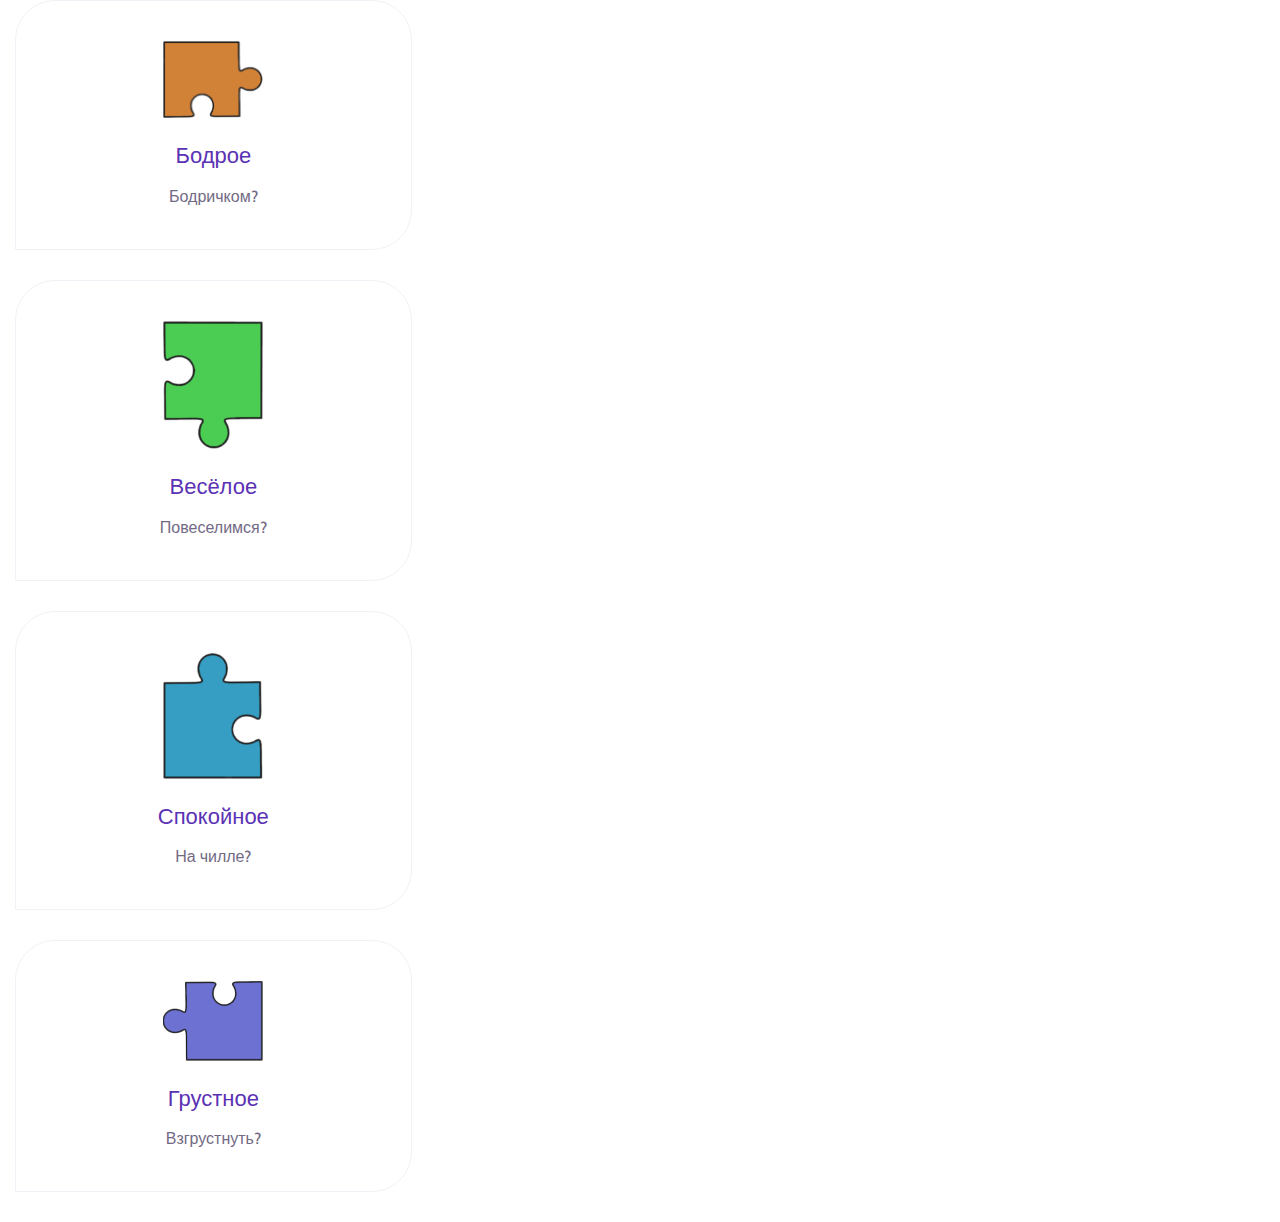
==== index.html @ 4e1be62f "Add files via upload" ====
<!DOCTYPE html>
<html lang="en">
<head>
    <meta charset="UTF-8">
    <title>Какое у тебя настроение?</title>
    <link href="style.css" rel="stylesheet">
    <link rel="icon" href="img/png/logo.png">
</head>
<body>
<div class="col-12 col-md-4">
    <a href="bodroe.html"><div class="single-special text-center wow fadeInUp" data-wow-delay="0.4s">
        <div class="single-icon">
            <img src="img/png/image_2023-03-26_10-39-43.png" width="100px">
        </div>
        <h4>Бодрое</h4>
        <p>Бодричком?</p>
    </div></a>
</div>
<div class="col-12 col-md-4">
    <a href="veseloe.html"><div class="single-special text-center wow fadeInUp" data-wow-delay="0.4s">
        <div class="single-icon">
            <img src="img/png/image_2023-03-26_10-39-43%20(1).png" width="100px">
        </div>
        <h4>Весёлое</h4>
        <p>Повеселимся?</p>
    </div></a>
</div>
<div class="col-12 col-md-4">
    <a href="spokoynoe.html"><div class="single-special text-center wow fadeInUp" data-wow-delay="0.4s">
        <div class="single-icon">
            <img src="img/png/image_2023-03-26_10-39-43%20(2).png" width="100px">
        </div>
        <h4>Спокойное</h4>
        <p>На чилле?</p>
    </div></a>
</div>
<div class="col-12 col-md-4">
    <a href="grust.html"><div class="single-special text-center wow fadeInUp" data-wow-delay="0.4s">
        <div class="single-icon">
            <img src="img/png/image_2023-03-26_10-39-43%20(3).png" width="100px">
        </div>
        <h4>Грустное</h4>
        <p>Взгрустнуть?</p>
    </div></a>
</div>
</body>
</html>
---- style.css ----
/* --------------------------
:: Template Name: Colorlib App - App Landing Page
:: Template Author: Colorlib
:: Template Author URI: https://colorlib.com/
:: Description: Colorlib is a One Page based App Landing Template. It's very clean, creative & beautiful. It's super     responsive & ultra light.
:: Tags: Colorlib, App Landing, Apps, Responsive App Landing, Bootstrap 4, Free Theme, Free HTML Template, HTML5 Template etc.
:: Version: v1.0
:: Created: 11/03/2017
-------------------------- */

/* --- [Master Stylesheet] ----
:: 1.0 Base CSS Start
:: 2.0 Header Area CSS
:: 3.0 Wellcome Area CSS
:: 4.0 Special Area CSS
:: 5.0 Features Area CSS
:: 6.0 Video Area CSS
:: 7.0 Cool Facts Area CSS
:: 8.0 Screenshots Area CSS
:: 9.0 Pricing Plan Area CSS
:: 10.0 Testimonials Area CSS
:: 11.0 CTA Area CSS Start
:: 12.0 Team Area CSS Start
:: 13.0 Contact Area CSS Start
:: 14.0 Footer Area CSS Start
-------------------------- */

@import url('https://fonts.googleapis.com/css?family=Cabin:400,500,700|Montserrat:400,500,700');
@import 'css/bootstrap.min.css';
@import 'css/animate.css';
@import 'css/magnific-popup.css';
@import 'css/owl.carousel.min.css';
@import 'css/slick.css';
@import 'css/font-awesome.min.css';
@import 'css/themify-icons.css';
@import 'css/ionicons.min.css';

/* --------------------------
:: 1.0 Base CSS Start
-------------------------- */

* {
    margin: 0;
    padding: 0;
}

body {
    font-family: 'Cabin', sans-serif;
    background-color: #fff;
}

h1,
h2,
h3,
h4,
h5,
h6 {
    font-family: 'Cabin', sans-serif;
    font-weight: 400;
    color: #000;
    line-height: 1.2;
}

.section_padding_100 {
    padding-top: 100px;
    padding-bottom: 100px;
}

.section_padding_100_50 {
    padding-top: 100px;
    padding-bottom: 50px;
}

.section_padding_100_70 {
    padding-top: 100px;
    padding-bottom: 70px;
}

.section_padding_50 {
    padding-top: 50px;
    padding-bottom: 50px;
}

.section_padding_50_20 {
    padding-top: 50px;
    padding-bottom: 20px;
}

.section_padding_150 {
    padding-top: 150px;
    padding-bottom: 150px;
}

.section_padding_200 {
    padding-top: 200px;
    padding-bottom: 200px;
}

.section_padding_0_100 {
    padding-top: 0;
    padding-bottom: 100px;
}

.section_padding_70 {
    padding-top: 70px;
    padding-bottom: 70px;
}

.section_padding_0_50 {
    padding-top: 0;
    padding-bottom: 50px;
    margin-left: 100px;
}

img {
    max-width: 100%;
    max-height: 100%;
}

.mt-15 {
    margin-top: 15px;
}

.mt-30 {
    margin-top: 30px;
}

.mt-40 {
    margin-top: 40px;
}

.mt-50 {
    margin-top: 50px;
}

.mt-100 {
    margin-top: 100px;
}

.mt-150 {
    margin-top: 150px;
}

.mr-15 {
    margin-right: 15px;
}

.mr-30 {
    margin-right: 30px;
}

.mr-50 {
    margin-right: 50px;
}

.mr-100 {
    margin-right: 100px;
}

.mb-15 {
    margin-bottom: 15px;
}

.mb-30 {
    margin-bottom: 30px;
}

.mb-50 {
    margin-bottom: 50px;
}

.mb-100 {
    margin-bottom: 100px;
}

.ml-15 {
    margin-left: 15px;
}

.ml-30 {
    margin-left: 30px;
}

.ml-50 {
    margin-left: 50px;
}

.ml-100 {
    margin-left: 100px;
}

ul,
ol {
    margin: 0;
    padding: 0;
}

#scrollUp {
    bottom: 0;
    font-size: 24px;
    right: 30px;
    width: 50px;
    background-color: #fb397d;
    color: #fff;
    text-align: center;
    height: 50px;
    line-height: 50px;
}

a,
a:hover,
a:focus,
a:active {
    text-decoration: none;
    -webkit-transition-duration: 500ms;
    -o-transition-duration: 500ms;
    transition-duration: 500ms;
}

li {
    list-style: none;
}

p {
    color: #726a84;
    font-size: 16px;
    font-weight: 300;
    margin-top: 0;
}

.heading-text > p {
    font-size: 16px;
}

.section-heading > h2 {
    font-weight: 300;
    color: #5b32b4;
    font-size: 48px;
    margin: 0;
}


.section-heading {
    margin-bottom: 60px;
}

.line-shape-white,
.line-shape {
    width: 80px;
    height: 2px;
    background-color: #fb397d;
    margin-top: 15px;
}

.line-shape {
    margin-left: calc(50% - 40px);
}

.table {
    display: table;
    height: 100%;
    left: 0;
    position: relative;
    top: 0;
    width: 100%;
    z-index: 2;
}

.table-cell {
    display: table-cell;
    vertical-align: middle;
}

#preloader {
    overflow: hidden;
    background-color: #fff;
    height: 100%;
    left: 0;
    position: fixed;
    top: 0;
    width: 100%;
    z-index: 999999;
}

.colorlib-load {
    -webkit-animation: 2000ms linear 0s normal none infinite running colorlib-load;
    animation: 2000ms linear 0s normal none infinite running colorlib-load;
    background: transparent none repeat scroll 0 0;
    border-color: #dddddd #dddddd #fb397d;
    border-radius: 50%;
    border-style: solid;
    border-width: 2px;
    height: 40px;
    left: calc(50% - 20px);
    position: relative;
    top: calc(50% - 20px);
    width: 40px;
    z-index: 9;
}

@-webkit-keyframes colorlib-load {
    0% {
        -webkit-transform: rotate(0deg);
        transform: rotate(0deg);
    }
    100% {
        -webkit-transform: rotate(360deg);
        transform: rotate(360deg);
    }
}

@keyframes colorlib-load {
    0% {
        -webkit-transform: rotate(0deg);
        transform: rotate(0deg);
    }
    100% {
        -webkit-transform: rotate(360deg);
        transform: rotate(360deg);
    }
}

/* --------------------------
:: 2.0 Header Area CSS
-------------------------- */

.header_area {
    left: 0;
    position: absolute;
    width: 100%;
    z-index: 99;
    top: 0;
    padding: 0 4%;
}

.menu_area .navbar-brand {
    font-size: 72px;
    font-weight: 700;
    color: #fff;
    margin: 0;
    line-height: 1;
    padding: 0;
}


.menu_area .navbar-brand:hover,
.menu_area .navbar-brand:focus {
    color: #fff;
}


.menu_area {
    position: relative;
    z-index: 2;
}

.menu_area #nav .nav-link {
    color: #fff;
    display: block;
    font-size: 16px;
    font-weight: 500;
    border-radius: 30px;
    -webkit-transition-duration: 500ms;
    -o-transition-duration: 500ms;
    transition-duration: 500ms;
    padding: 35px 15px;
}


.menu_area nav ul li > a:hover {
    color: #fb397d;
}

.sing-up-button {
    text-align: right;
}

.sing-up-button > a {
    color: #fff;
    font-weight: 500;
    display: inline-block;
    border: 2px solid white;
    height: 50px;
    min-width: 178px;
    line-height: 46px;
    text-align: center;
    border-radius: 24px 24px 24px 0px;
}

.sing-up-button > a:hover {
    background: #fb397d;
    color: #fff;
    border-color: transparent;
    -webkit-transition-duration: 500ms;
    -o-transition-duration: 500ms;
    transition-duration: 500ms;
}

/* stcicky css */

.header_area.sticky {
    background-color: #884bdf;
    -webkit-box-shadow: 0 4px 20px rgba(0, 0, 0, 0.1);
    box-shadow: 0 4px 20px rgba(0, 0, 0, 0.1);
    height: 70px;
    position: fixed;
    top: 0;
    z-index: 99;
}

.header_area.sticky .menu_area .navbar-brand {
    font-size: 50px;
}

.header_area.sticky .menu_area #nav .nav-link {
    padding: 23px 15px;
}
.header_area.sticky .navbar {
    padding: 0;
}


/* --------------------------
:: 3.0 Wellcome Area CSS
-------------------------- */

.wellcome_area {
    height: 900px;
    position: relative;
    z-index: 1;
    background-position: bottom center;
    background-size: cover;
}

.wellcome_area:after {
    position: absolute;
    width: 100%;
    left: 0;
    height: 2px;
    background-color: #fff;
    content: '';
    bottom: 0;
    z-index: 2;
}

.welcome-thumb {
    width: 45%;
    position: absolute;
    bottom: -130px;
    right: 85px;
    z-index: 9;
}

.welcome-thumb img {
    height: auto;
    width: 100%;
}

.wellcome-heading > h2 {
    font-size: 100px;
    color: #ffffff;
    font-weight: 700;
    position: relative;
    z-index: 3;
}

.get-start-area .email {
    background: #9572e8;
    height: 50px;
    max-width: 260px;
    border: none;
    border-radius: 24px;
    padding: 0px 15px;
}

.form-control::-webkit-input-placeholder {
    color: #cec1f4;
    opacity: 1;
}

.form-control:-ms-input-placeholder {
    color: #cec1f4;
    opacity: 1;
}

.form-control::-ms-input-placeholder {
    color: #cec1f4;
    opacity: 1;
}

.form-control::placeholder {
    color: #cec1f4;
    opacity: 1;
}

.get-start-area .email:focus {
    border: none;
    outline-offset: transparent !important;
    border-radius: 30px;
}

.get-start-area .submit {
    background-color: #fb397d;
    color: #fff;
    font-weight: 500;
    display: inline-block;
    border: none;
    height: 50px;
    min-width: 167px;
    line-height: 46px;
    text-align: center;
    border-radius: 24px 24px 24px 0px;
    margin-left: 10px;
}

.get-start-area .submit:hover {
    background: #6f52e5;
    color: #fff;
    -webkit-transition-duration: 500ms;
    -o-transition-duration: 500ms;
    transition-duration: 500ms;
}

.wellcome-heading > p {
    color: #fff;
}

.wellcome-heading > h3 {
    font-size: 332px;
    position: absolute;
    top: -134px;
    font-weight: 900;
    left: -12px;
    z-index: -1;
    color: #fff;
    opacity: .1;
    -ms-filter: "progid:DXImageTransform.Microsoft.Alpha(Opacity=10)";
}

.wellcome-heading {
    margin-bottom: 100px;
}

/* --------------------------
:: 4.0 Special Area CSS
-------------------------- */

.single-icon > i {
    font-size: 36px;
    color: #fb397d;
}

.single-special > h4 {
    font-size: 22px;
    color: #5b32b4;
}

.single-icon {
    margin-bottom: 25px;
}

.single-special > h4 {
    font-size: 22px;
    color: #5b32b4;
    margin-bottom: 15px;
}

.single-special {
    border: 1px solid #eff2f6;
    padding: 40px;
    border-radius: 40px 40px 40px 0px;
    -webkit-transition-duration: 800ms;
    -o-transition-duration: 800ms;
    transition-duration: 800ms;
    margin-bottom: 30px;
}

.special_description_content > h2 {
    color: #5b32b4;
    font-size: 48px;
    margin-bottom: 30px;
}

.single-special:hover {
    -webkit-box-shadow: 0 10px 90px rgba(0, 0, 0, 0.08);
    box-shadow: 0 10px 90px rgba(0, 0, 0, 0.08);
}

.single-special p {
    margin-bottom: 0;
}

.app-download-area {
    display: -moz-flex;
    display: -ms-flex;
    display: -o-flex;
    display: -webkit-box;
    display: -ms-flexbox;
    display: flex;
    -ms-flex-preferred-size: 1;
    flex-basis: 1;
    margin-top: 50px;
}

.app-download-btn a {
    border: 1px solid #ddd;
    display: -webkit-box;
    display: -ms-flexbox;
    display: flex;
    -webkit-box-align: center;
    -ms-flex-align: center;
    align-items: center;
    padding: 15px 30px;
    border-radius: 30px 30px 30px 0;
    -webkit-box-shadow: 0 10px 30px rgba(0, 0, 0, 0.1);
    box-shadow: 0 10px 30px rgba(0, 0, 0, 0.1);
    -webkit-box-pack: center;
    -ms-flex-pack: center;
    justify-content: center;
}

.app-download-btn.active a,
.app-download-btn a:hover {
    border-color: transparent;
    background-color: #fb397d;
}

.app-download-btn a i {
    color: #47425d;
    font-size: 24px;
    margin-right: 15px;
    -webkit-transition-duration: 500ms;
    -o-transition-duration: 500ms;
    transition-duration: 500ms;
}

.app-download-btn a p {
    font-size: 16px;
    line-height: 1;
    -webkit-transition-duration: 500ms;
    -o-transition-duration: 500ms;
    transition-duration: 500ms;
}

.app-download-btn a p span {
    font-size: 12px;
    display: block;
}

.app-download-btn:first-child {
    margin-right: 20px;
}

.app-download-btn a:hover i,
.app-download-btn.active a i,
.app-download-btn.active a p,
.app-download-btn a:hover p {
    color: #fff;
}

/* --------------------------
:: 5.0 Features Area CSS
-------------------------- */

.single-feature {
    margin-bottom: 50px;
}

.single-feature > p {
    margin-bottom: 0;
}

.single-feature > i {
    color: #fb397d;
    font-size: 30px;
    display: inline-block;
    float: left;
    margin-right: 10px;
}

.single-feature > h5 {
    font-size: 22px;
    color: #5b32b4;
}

.single-feature > p {
    margin-top: 15px;
}

/* --------------------------
:: 6.0 Video Area CSS
-------------------------- */

.video-area {
    position: relative;
    z-index: 1;
    background-position: center center;
    background-size: cover;
    border: 20px solid #fff;
    border-radius: 20px;
    height: 650px;
    -webkit-box-shadow: 0 10px 50px rgba(0, 0, 0, 0.08);
    box-shadow: 0 10px 50px rgba(0, 0, 0, 0.08);
}

.video-area:after {
    position: absolute;
    content: "";
    top: -20px;
    left: -20px;
    width: calc(100% + 40px);
    height: calc(100% + 40px);
    border: 1px solid #f1f4f8;
    z-index: 2;
    border-radius: 20px;
}


.video-area .video-play-btn a {
    width: 80px;
    height: 80px;
    background-color: #fb397d;
    color: #fff;
    text-align: center;
    display: block;
    font-size: 36px;
    line-height: 80px;
    padding-left: 5px;
    border-radius: 50%;
    top: 50%;
    position: absolute;
    left: 50%;
    -webkit-transform: translate(-50%, -50%);
    -ms-transform: translate(-50%, -50%);
    transform: translate(-50%, -50%);
    z-index: 3;
}

.video-area .video-play-btn a:hover {
    background-color: #a865e1;
    color: #fff;
}

/* --------------------------
:: 7.0 Cool Facts Area CSS
-------------------------- */

.cool_facts_area {
    position: relative;
    z-index: auto;
    background: #a865e1;
    background: -webkit-linear-gradient(to left, #7873ed, #a865e1);
    background: -webkit-linear-gradient(right, #7873ed, #a865e1);
    background: -webkit-gradient(linear, right top, left top, from(#7873ed), to(#a865e1));
    background: -o-linear-gradient(right, #7873ed, #a865e1);
    background: linear-gradient(to left, #7873ed, #a865e1);
    padding: 180px 0 80px 0;
    top: -100px;
}


.cool_facts_area:after {
    position: absolute;
    bottom: -100px;
    left: 0;
    right: 0;
    width: 100%;
    height: 100px;
    background-color: #fff;
    content: ''
}

.cool-facts-content > i {
    color: #ffffff;
    font-size: 36px;
}

.counter-area {
    min-width: 100px;
    -ms-flex-item-align: end;
    align-self: flex-end;
}

.counter-area > h3 {
    color: #ffffff;
    font-size: 60px;
    margin-bottom: 0;
    line-height: 1;
}

.cool-facts-content > p {
    font-size: 18px;
    color: #ffffff;
    margin-bottom: 0;
}

/* --------------------------
:: 8.0 Screenshots Area CSS
-------------------------- */

.app_screenshots_slides {
    padding: 0 6%;
}

.app_screenshots_slides .single-shot {
    opacity: 0.7;
    -ms-filter: "progid:DXImageTransform.Microsoft.Alpha(Opacity=70)";
    -webkit-transform: scale(0.85);
    -ms-transform: scale(0.85);
    transform: scale(0.85)
}

.app_screenshots_slides .center .single-shot {
    opacity: 1;
    -ms-filter: "progid:DXImageTransform.Microsoft.Alpha(Opacity=100)";
    -webkit-transform: scale(1);
    -ms-transform: scale(1);
    transform: scale(1)
}

.app-screenshots-area .owl-dot {
    height: 11px;
    width: 11px;
    border: 2px solid #a49fba;
    border-radius: 50%;
    display: inline-block;
    margin: 0 6px;
    margin-top: 50px;
}

.app-screenshots-area .owl-dot.active {
    background-color: #fb397d;
    border: transparent;
}

.app-screenshots-area .owl-dots {
    height: 100%;
    width: 100%;
    text-align: center;
}

/* --------------------------
:: 14.0 Footer Area CSS Start
-------------------------- */

.footer-text > h2 {
    color: #5b32b4;
    font-size: 72px;
    font-weight: 700;
}

.footer-social-icon > a > i {
    background: #9b69e4;
    font-size: 14px;
    color: #ffffff;
    height: 40px;
    width: 40px;
    line-height: 40px;
    font-weight: 500;
    border-radius: 10px 10px 10px 0px;
    margin-right: 10px;
}

.footer-social-icon > a > i:hover {
    background: #fb397d;
    color: #fff;
    -webkit-transition-duration: 500ms;
    -o-transition-duration: 500ms;
    transition-duration: 500ms;
}

.social-icon {
    margin-bottom: 30px;
}

.footer-text {
    margin-bottom: 15px;
}

.footer-menu ul li {
    display: inline-block;
}

.footer-menu ul li a {
    border-right: 2px solid #726a84;
    display: block;
    padding: 0 7.5px;
    color: #726a84;
}

.footer-social-icon > a .active {
    background: #fb397d;
}

.footer-menu ul li:last-child a {
    border-right: 0 solid #ddd;
}

.footer-social-icon {
    margin-bottom: 30px;
}

.footer-menu {
    margin-bottom: 15px;
}

.copyright-text > p {
    margin-bottom: 0;
}
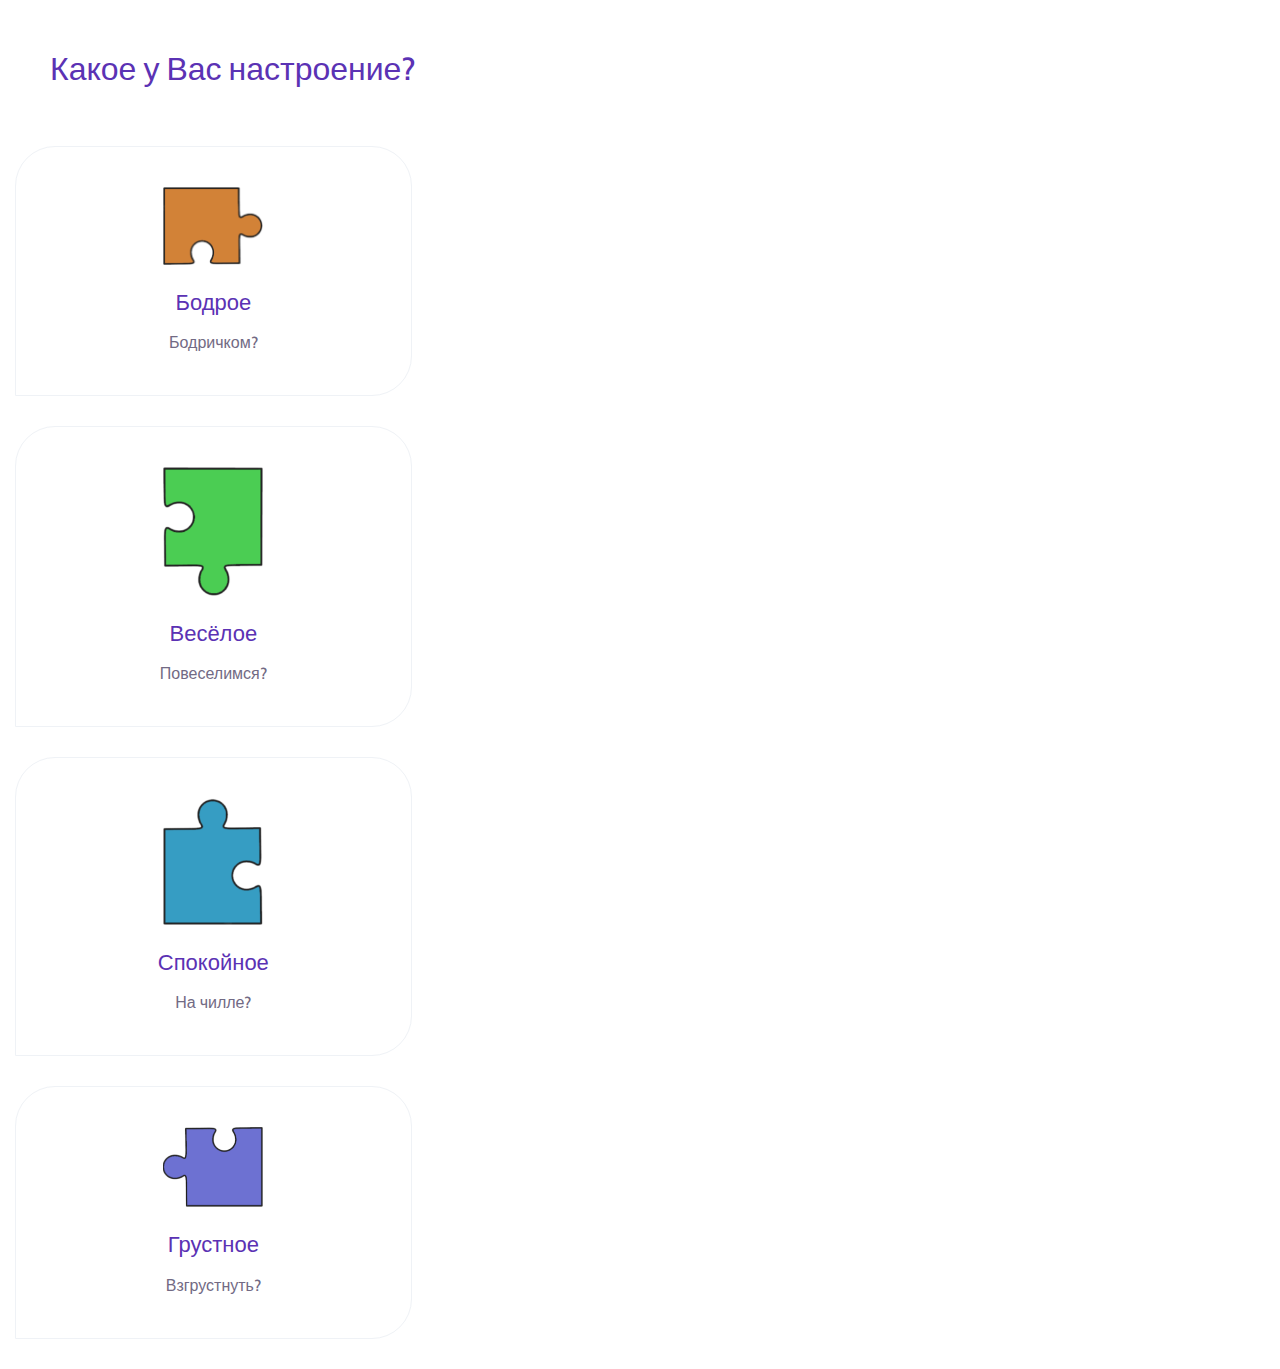
==== commit 1dff634b: "good commit bugs fixed" ====
--- a/index.html
+++ b/index.html
@@ -7,7 +7,8 @@
     <link rel="icon" href="img/png/logo.png">
 </head>
 <body>
-<div class="col-12 col-md-4">
+<h2 style="color: #5b32b4; padding: 50px ">Какое у Вас настроение?</h2>
+<div class="col-12 col-md-4" style="width: 100%">
     <a href="bodroe.html"><div class="single-special text-center wow fadeInUp" data-wow-delay="0.4s">
         <div class="single-icon">
             <img src="img/png/image_2023-03-26_10-39-43.png" width="100px">
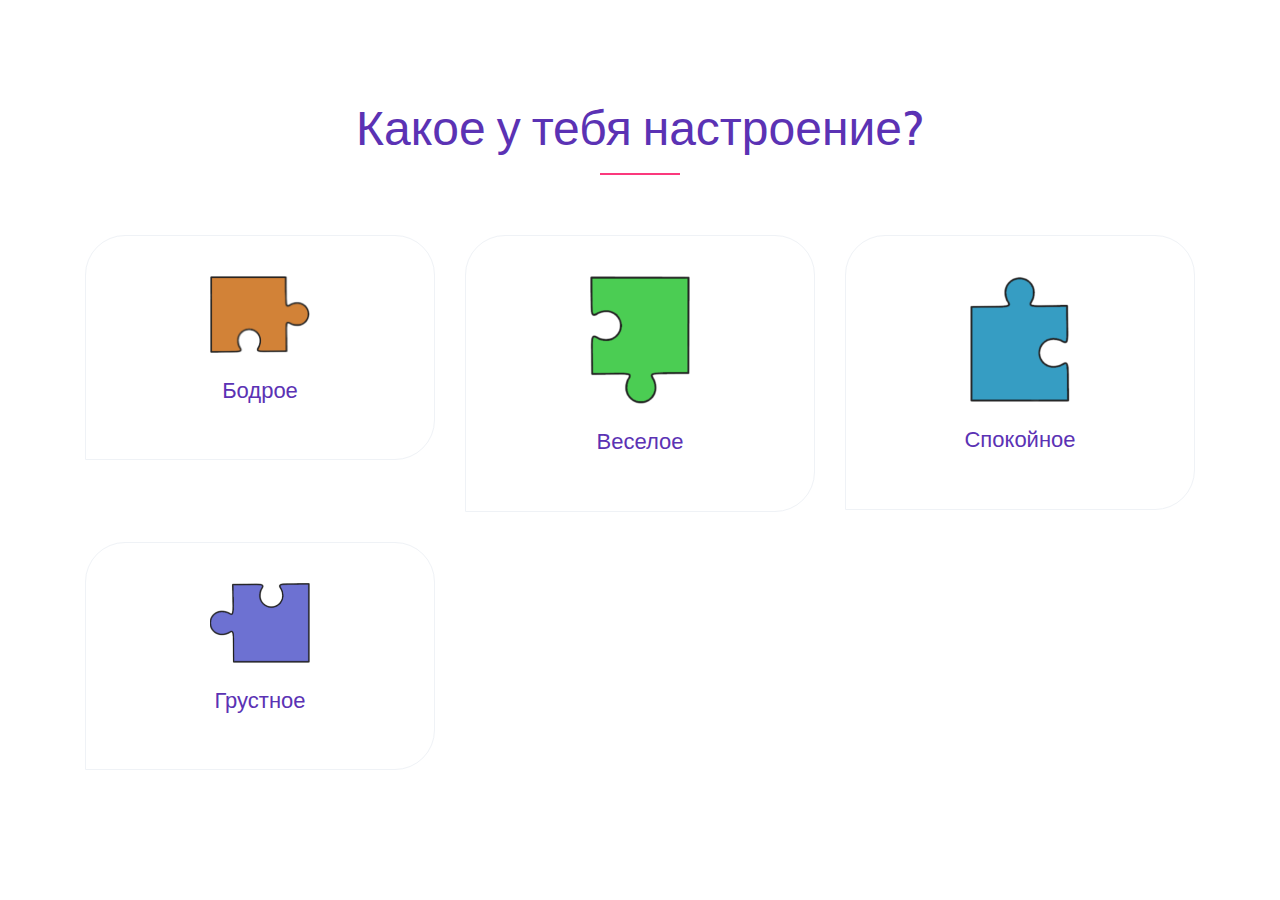
==== commit 6999797a: "good commit bugs fixed" ====
--- a/index.html
+++ b/index.html
@@ -7,42 +7,60 @@
     <link rel="icon" href="img/png/logo.png">
 </head>
 <body>
-<h2 style="color: #5b32b4; padding: 50px ">Какое у Вас настроение?</h2>
-<div class="col-12 col-md-4" style="width: 100%">
-    <a href="bodroe.html"><div class="single-special text-center wow fadeInUp" data-wow-delay="0.4s">
-        <div class="single-icon">
-            <img src="img/png/image_2023-03-26_10-39-43.png" width="100px">
+<section class="special-area bg-white section_padding_100" id="games">
+    <div class="container">
+        <div class="row">
+            <div class="col-12">
+                <!-- Section Heading Area -->
+                <div class="section-heading text-center">
+                    <h2>Какое у тебя настроение?</h2>
+                    <div class="line-shape"></div>
+                </div>
+            </div>
         </div>
-        <h4>Бодрое</h4>
-        <p>Бодричком?</p>
-    </div></a>
-</div>
-<div class="col-12 col-md-4">
-    <a href="veseloe.html"><div class="single-special text-center wow fadeInUp" data-wow-delay="0.4s">
-        <div class="single-icon">
-            <img src="img/png/image_2023-03-26_10-39-43%20(1).png" width="100px">
+
+        <div class="row">
+            <!-- Single Special Area -->
+            <div class="col-12 col-md-4" style="border-color: black">
+                <a href="bodroe.html"><div class="single-special text-center wow fadeInUp" data-wow-delay="0.4s">
+                    <div class="single-icon">
+                        <img src="img/png/image_2023-03-26_10-39-43.png" alt="" width="100px">
+                    </div>
+                    <h4>Бодрое</h4>
+                    <p></p>
+                </div></a>
+            </div>
+            <!-- Single Special Area -->
+            <div class="col-12 col-md-4" style="border-color: black">
+                <a href="veseloe.html"><div class="single-special text-center wow fadeInUp" data-wow-delay="0.4s">
+                    <div class="single-icon">
+                        <img src="img/png/image_2023-03-26_10-39-43%20(1).png" alt="" width="100px">
+                    </div>
+                    <h4>Веселое</h4>
+                    <p></p>
+                </div></a>
+            </div>
+            <!-- Single Special Area -->
+            <div class="col-12 col-md-4" style="border-color: black">
+                <a href="spokoynoe.html"><div class="single-special text-center wow fadeInUp" data-wow-delay="0.4s">
+                    <div class="single-icon">
+                        <img src="img/png/image_2023-03-26_10-39-43%20(2).png" alt="" width="100px">
+                    </div>
+                    <h4>Спокойное</h4>
+                    <p></p>
+                </div></a>
+            </div>
+            <div class="col-12 col-md-4" style="border-color: black">
+                <a href="grust.html"><div class="single-special text-center wow fadeInUp" data-wow-delay="0.4s">
+                    <div class="single-icon">
+                        <img src="img/png/image_2023-03-26_10-39-43%20(3).png" alt="" width="100px">
+                    </div>
+                    <h4>Грустное</h4>
+                    <p></p>
+                </div></a>
+            </div>
         </div>
-        <h4>Весёлое</h4>
-        <p>Повеселимся?</p>
-    </div></a>
-</div>
-<div class="col-12 col-md-4">
-    <a href="spokoynoe.html"><div class="single-special text-center wow fadeInUp" data-wow-delay="0.4s">
-        <div class="single-icon">
-            <img src="img/png/image_2023-03-26_10-39-43%20(2).png" width="100px">
-        </div>
-        <h4>Спокойное</h4>
-        <p>На чилле?</p>
-    </div></a>
-</div>
-<div class="col-12 col-md-4">
-    <a href="grust.html"><div class="single-special text-center wow fadeInUp" data-wow-delay="0.4s">
-        <div class="single-icon">
-            <img src="img/png/image_2023-03-26_10-39-43%20(3).png" width="100px">
-        </div>
-        <h4>Грустное</h4>
-        <p>Взгрустнуть?</p>
-    </div></a>
-</div>
+    </div>
+</section>
 </body>
 </html>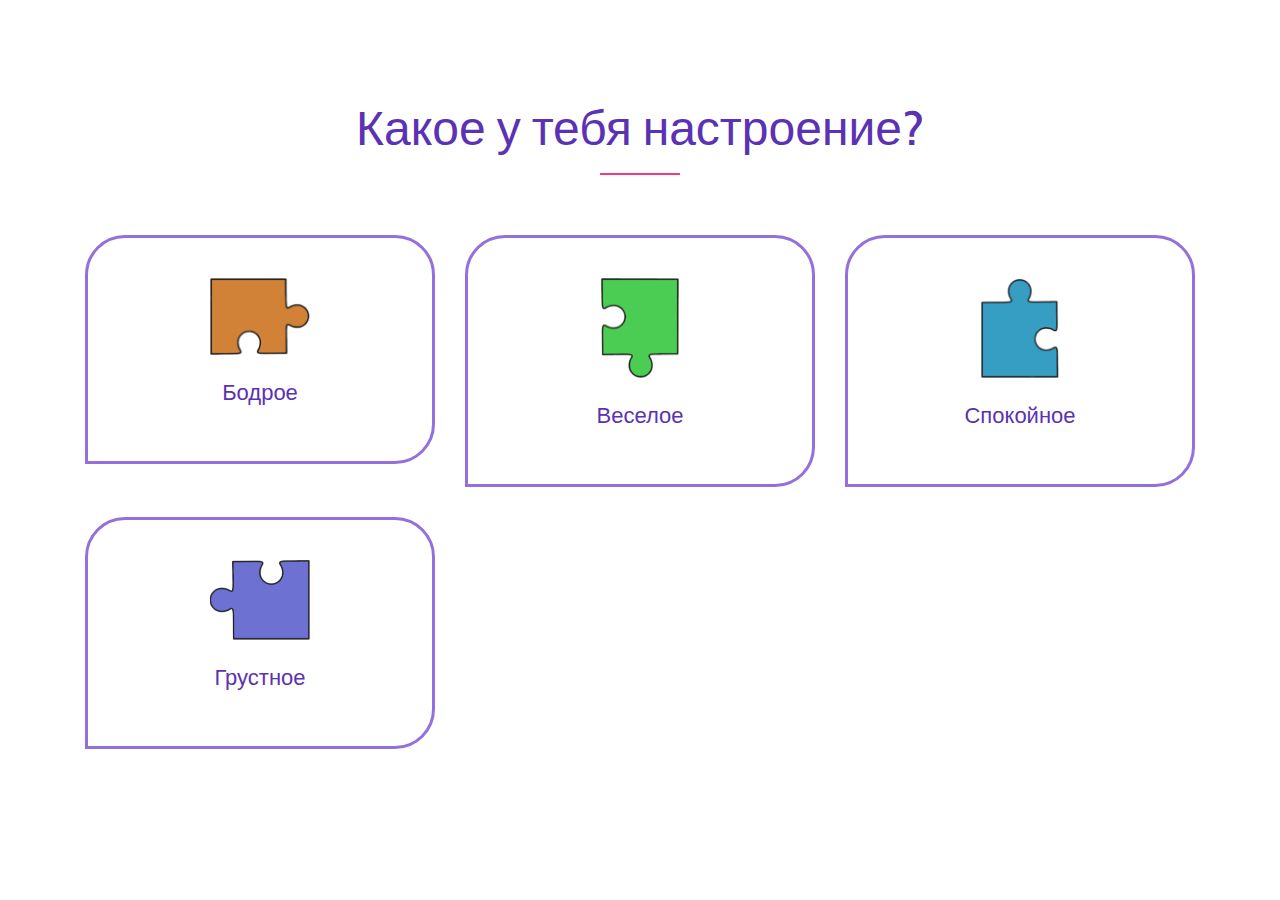
==== commit de33ff17: "good commit bugs fixed" ====
--- a/index.html
+++ b/index.html
@@ -21,8 +21,8 @@
 
         <div class="row">
             <!-- Single Special Area -->
-            <div class="col-12 col-md-4" style="border-color: black">
-                <a href="bodroe.html"><div class="single-special text-center wow fadeInUp" data-wow-delay="0.4s">
+            <div class="col-12 col-md-4">
+                <a href="bodroe.html"><div class="single-special text-center wow fadeInUp" data-wow-delay="0.4s" style="border: solid mediumpurple">
                     <div class="single-icon">
                         <img src="img/png/image_2023-03-26_10-39-43.png" alt="" width="100px">
                     </div>
@@ -32,9 +32,9 @@
             </div>
             <!-- Single Special Area -->
             <div class="col-12 col-md-4" style="border-color: black">
-                <a href="veseloe.html"><div class="single-special text-center wow fadeInUp" data-wow-delay="0.4s">
+                <a href="veseloe.html"><div class="single-special text-center wow fadeInUp" data-wow-delay="0.4s" style="border: solid mediumpurple">
                     <div class="single-icon">
-                        <img src="img/png/image_2023-03-26_10-39-43%20(1).png" alt="" width="100px">
+                        <img src="img/png/image_2023-03-26_10-39-43%20(1).png" alt="" height="100px">
                     </div>
                     <h4>Веселое</h4>
                     <p></p>
@@ -42,16 +42,16 @@
             </div>
             <!-- Single Special Area -->
             <div class="col-12 col-md-4" style="border-color: black">
-                <a href="spokoynoe.html"><div class="single-special text-center wow fadeInUp" data-wow-delay="0.4s">
+                <a href="spokoynoe.html"><div class="single-special text-center wow fadeInUp" data-wow-delay="0.4s" style="border: solid mediumpurple">
                     <div class="single-icon">
-                        <img src="img/png/image_2023-03-26_10-39-43%20(2).png" alt="" width="100px">
+                        <img src="img/png/image_2023-03-26_10-39-43%20(2).png" alt="" height="100px">
                     </div>
                     <h4>Спокойное</h4>
                     <p></p>
                 </div></a>
             </div>
             <div class="col-12 col-md-4" style="border-color: black">
-                <a href="grust.html"><div class="single-special text-center wow fadeInUp" data-wow-delay="0.4s">
+                <a href="grust.html"><div class="single-special text-center wow fadeInUp" data-wow-delay="0.4s" style="border: solid mediumpurple">
                     <div class="single-icon">
                         <img src="img/png/image_2023-03-26_10-39-43%20(3).png" alt="" width="100px">
                     </div>
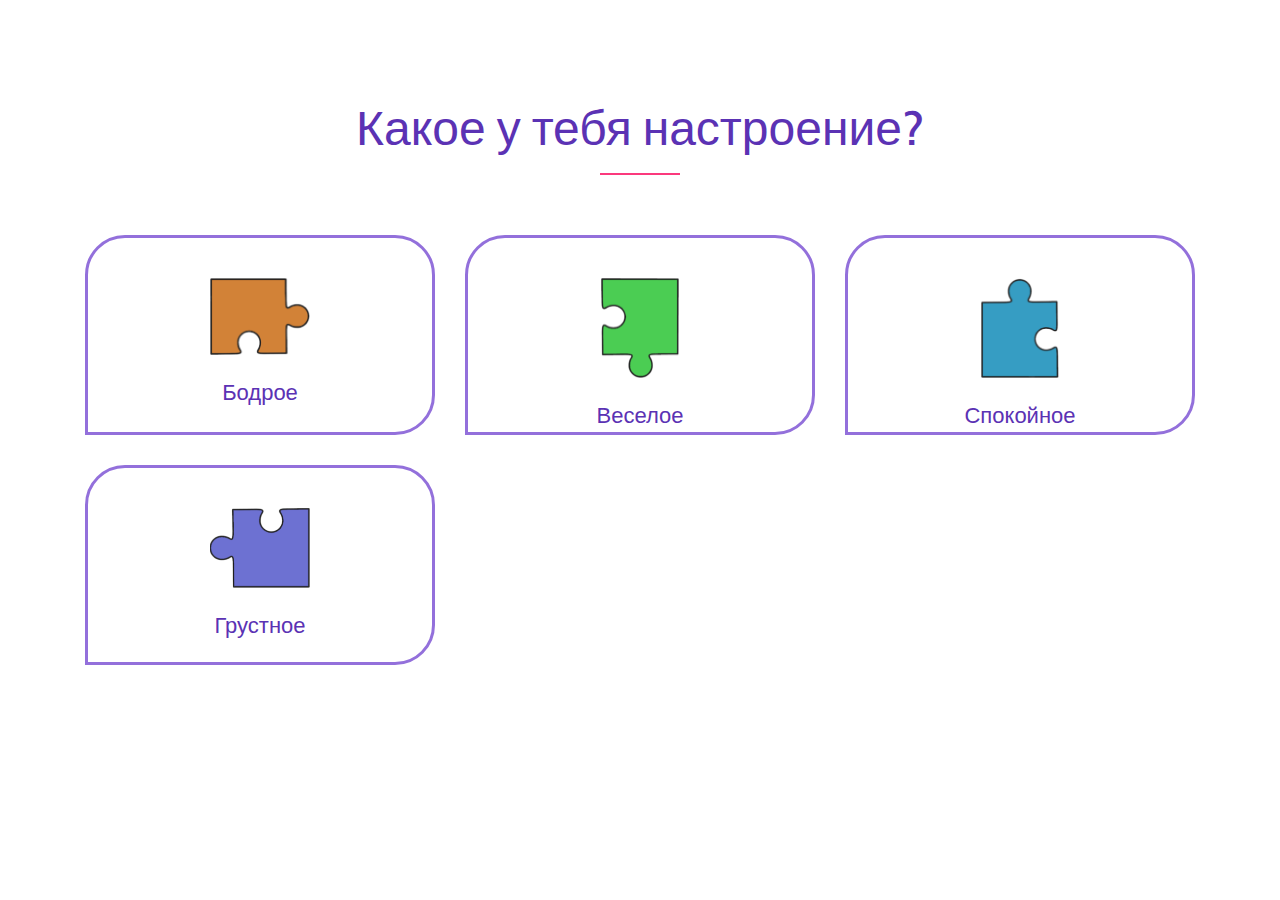
==== commit 999093ca: "index modified" ====
--- a/index.html
+++ b/index.html
@@ -22,7 +22,7 @@
         <div class="row">
             <!-- Single Special Area -->
             <div class="col-12 col-md-4">
-                <a href="bodroe.html"><div class="single-special text-center wow fadeInUp" data-wow-delay="0.4s" style="border: solid mediumpurple">
+                <a href="bodroe.html"><div class="single-special text-center wow fadeInUp" data-wow-delay="0.4s" style="border: solid mediumpurple; height: 200px">
                     <div class="single-icon">
                         <img src="img/png/image_2023-03-26_10-39-43.png" alt="" width="100px">
                     </div>
@@ -32,7 +32,7 @@
             </div>
             <!-- Single Special Area -->
             <div class="col-12 col-md-4" style="border-color: black">
-                <a href="veseloe.html"><div class="single-special text-center wow fadeInUp" data-wow-delay="0.4s" style="border: solid mediumpurple">
+                <a href="veseloe.html"><div class="single-special text-center wow fadeInUp" data-wow-delay="0.4s" style="border: solid mediumpurple; height: 200px">
                     <div class="single-icon">
                         <img src="img/png/image_2023-03-26_10-39-43%20(1).png" alt="" height="100px">
                     </div>
@@ -42,7 +42,7 @@
             </div>
             <!-- Single Special Area -->
             <div class="col-12 col-md-4" style="border-color: black">
-                <a href="spokoynoe.html"><div class="single-special text-center wow fadeInUp" data-wow-delay="0.4s" style="border: solid mediumpurple">
+                <a href="spokoynoe.html"><div class="single-special text-center wow fadeInUp" data-wow-delay="0.4s" style="border: solid mediumpurple; height: 200px">
                     <div class="single-icon">
                         <img src="img/png/image_2023-03-26_10-39-43%20(2).png" alt="" height="100px">
                     </div>
@@ -51,7 +51,7 @@
                 </div></a>
             </div>
             <div class="col-12 col-md-4" style="border-color: black">
-                <a href="grust.html"><div class="single-special text-center wow fadeInUp" data-wow-delay="0.4s" style="border: solid mediumpurple">
+                <a href="grust.html"><div class="single-special text-center wow fadeInUp" data-wow-delay="0.4s" style="border: solid mediumpurple; height: 200px">
                     <div class="single-icon">
                         <img src="img/png/image_2023-03-26_10-39-43%20(3).png" alt="" width="100px">
                     </div>
--- a/style.css
+++ b/style.css
@@ -493,11 +493,6 @@
     opacity: 1;
 }
 
-.get-start-area .email:focus {
-    border: none;
-    outline-offset: transparent !important;
-    border-radius: 30px;
-}
 
 .get-start-area .submit {
     background-color: #fb397d;
@@ -598,7 +593,6 @@
     display: -ms-flexbox;
     display: flex;
     -ms-flex-preferred-size: 1;
-    flex-basis: 1;
     margin-top: 50px;
 }
 
